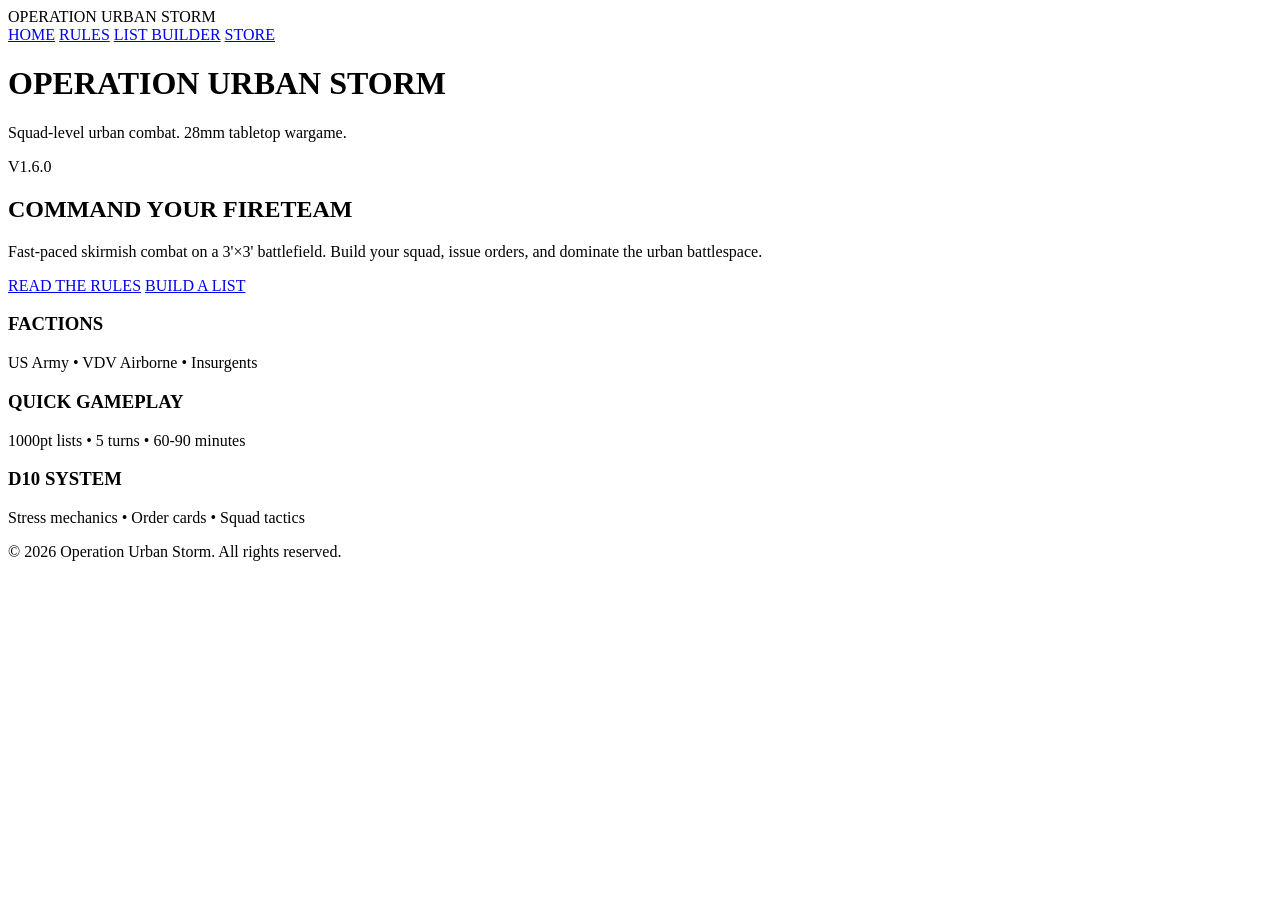
==== HTML/index.html @ b806ea02 "rebuilt file structure" ====
<!DOCTYPE html>
<html lang="en">
  <head>
    <meta charset="UTF-8">
    <meta name="viewport" content="width=device-width, initial-scale=1.0">
    <title>Operation Urban Storm</title>
    <link rel="stylesheet" href="css/style.css">
  </head>
  <body>

    <nav class="main-nav">
      <div class="nav-container">
        <div class="nav-brand">OPERATION URBAN STORM</div>
        <div class="nav-links">
          <a href="index.html" class="active">HOME</a>
          <a href="rules.html">RULES</a>
          <a href="listBuilder.html">LIST BUILDER</a>
          <a href="#" class="disabled">STORE</a>
        </div>
      </div>
    </nav>

    <header>
      <h1>OPERATION URBAN STORM</h1>
      <p>Squad-level urban combat. 28mm tabletop wargame.</p>
      <div class="version-badge">V1.6.0</div>
    </header>

    <main class="home-main">
      <section class="hero-section">
        <h2>COMMAND YOUR FIRETEAM</h2>
        <p>Fast-paced skirmish combat on a 3'×3' battlefield. Build your squad, issue orders, and dominate the urban battlespace.</p>
        <div class="cta-buttons">
          <a href="rules.html" class="btn-primary">READ THE RULES</a>
          <a href="listBuilder.html" class="btn-secondary">BUILD A LIST</a>
        </div>
      </section>
      <section class="features">
        <div class="feature-card">
          <h3>FACTIONS</h3>
          <p>US Army • VDV Airborne • Insurgents</p>
        </div>
        <div class="feature-card">
          <h3>QUICK GAMEPLAY</h3>
          <p>1000pt lists • 5 turns • 60-90 minutes</p>
        </div>
        <div class="feature-card">
          <h3>D10 SYSTEM</h3>
          <p>Stress mechanics • Order cards • Squad tactics</p>
        </div>
      </section>
    </main>

    <footer>
      <p>© 2026 Operation Urban Storm. All rights reserved.</p>
    </footer>

  </body>
</html>
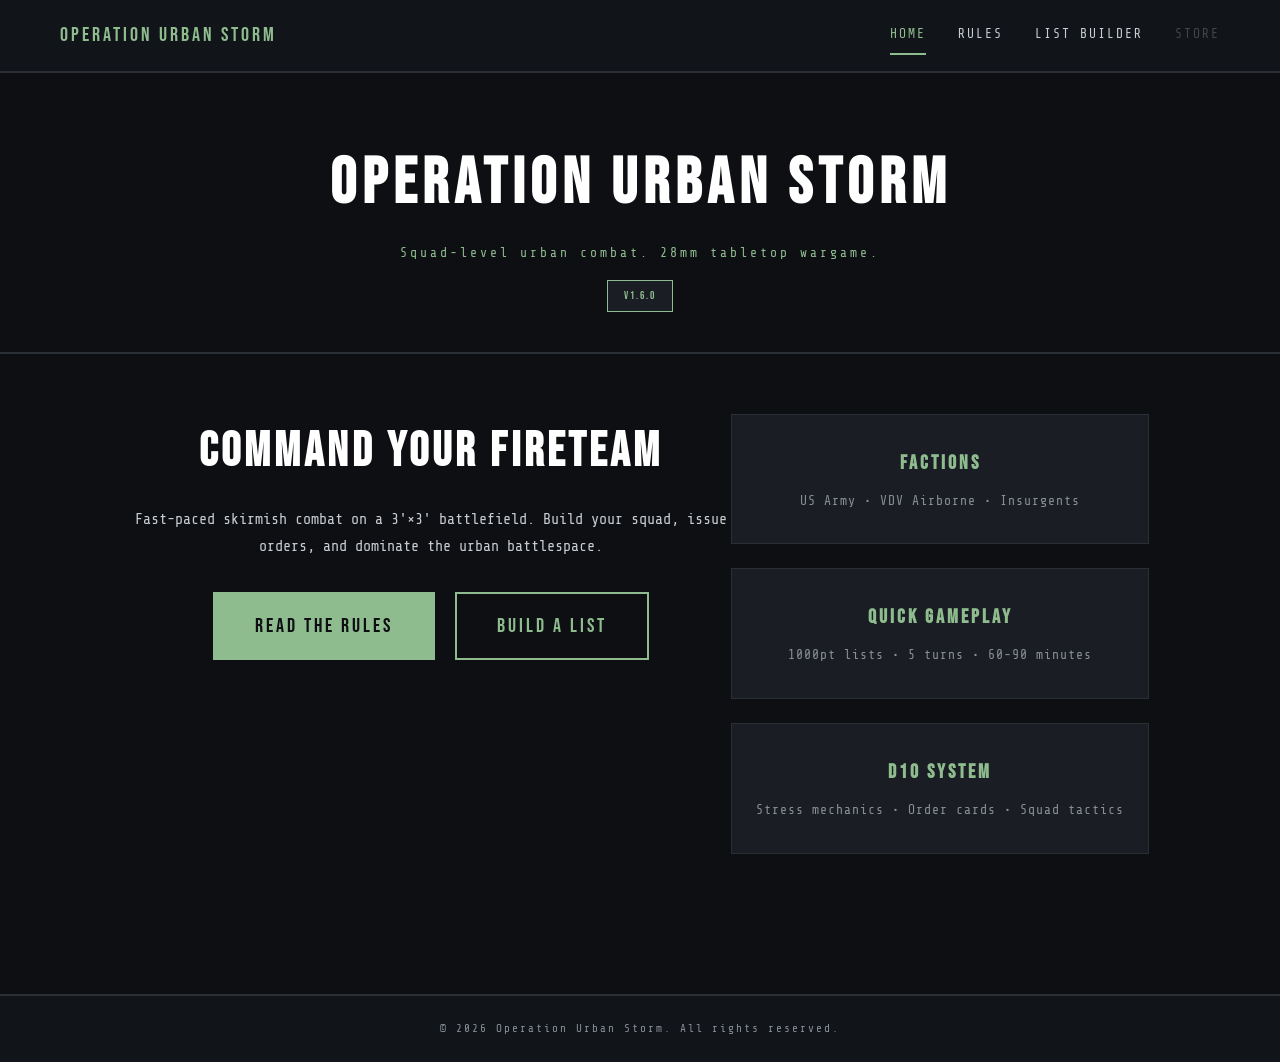
==== commit 63a3cd06: "changed file directory in html files" ====
--- a/HTML/index.html
+++ b/HTML/index.html
@@ -4,7 +4,7 @@
     <meta charset="UTF-8">
     <meta name="viewport" content="width=device-width, initial-scale=1.0">
     <title>Operation Urban Storm</title>
-    <link rel="stylesheet" href="css/style.css">
+    <link rel="stylesheet" href="../css/style.css">
   </head>
   <body>
 
--- a/css/style.css
+++ b/css/style.css
@@ -0,0 +1,455 @@
+/* Import a military-style font from Google */
+@import url('https://fonts.googleapis.com/css2?family=Bebas+Neue&family=Share+Tech+Mono&display=swap');
+
+/* CSS Variables - think of these as global settings */
+:root {
+  --bg-dark: #0d0f12;
+  --bg-mid: #111418;
+  --bg-card: #1a1d23;
+  --border: #2a2e35;
+  --text: #c8cdd4;
+  --text-dim: #8a8f96;
+  --accent: #8fbc8f;
+  --accent-hover: #a4d4a4;
+  --danger: #e74c3c;
+  --warning: #f39c12;
+}
+
+/* Reset default browser styling */
+* {
+  margin: 0;
+  padding: 0;
+  box-sizing: border-box;
+}
+
+body {
+  background-color: var(--bg-dark);
+  color: var(--text);
+  font-family: 'Share Tech Mono', monospace;
+  line-height: 1.6;
+}
+
+/* ==================== NAVIGATION ==================== */
+
+.main-nav {
+  background-color: var(--bg-mid);
+  border-bottom: 2px solid var(--border);
+  padding: 0;
+  position: sticky;
+  top: 0;
+  z-index: 1000;
+}
+
+.nav-container {
+  max-width: 1200px;
+  margin: 0 auto;
+  display: flex;
+  justify-content: space-between;
+  align-items: center;
+  padding: 16px 20px;
+}
+
+.nav-brand {
+  font-family: 'Bebas Neue', sans-serif;
+  font-size: 20px;
+  letter-spacing: 3px;
+  color: var(--accent);
+}
+
+.nav-links {
+  display: flex;
+  gap: 32px;
+}
+
+.nav-links a {
+  color: var(--text);
+  text-decoration: none;
+  font-size: 13px;
+  letter-spacing: 2px;
+  padding: 8px 0;
+  border-bottom: 2px solid transparent;
+  transition: all 0.2s ease;
+}
+
+.nav-links a:hover {
+  color: var(--accent);
+  border-bottom-color: var(--accent);
+}
+
+.nav-links a.active {
+  color: var(--accent);
+  border-bottom-color: var(--accent);
+}
+
+.nav-links a.disabled {
+  color: var(--text-dim);
+  cursor: not-allowed;
+  opacity: 0.4;
+}
+
+.nav-links a.disabled:hover {
+  color: var(--text-dim);
+  border-bottom-color: transparent;
+}
+
+/* ==================== HEADER ==================== */
+
+header {
+  border-bottom: 2px solid var(--border);
+  padding: 60px 20px 40px;
+  text-align: center;
+  position: relative;
+}
+
+header h1 {
+  font-family: 'Bebas Neue', sans-serif;
+  font-size: clamp(36px, 8vw, 64px);
+  color: #ffffff;
+  letter-spacing: 6px;
+  margin-bottom: 8px;
+}
+
+header p {
+  color: var(--accent);
+  letter-spacing: 3px;
+  font-size: 13px;
+}
+
+.version-badge {
+  display: inline-block;
+  background-color: var(--bg-card);
+  border: 1px solid var(--accent);
+  color: var(--accent);
+  padding: 6px 16px;
+  font-size: 11px;
+  letter-spacing: 2px;
+  margin-top: 16px;
+  font-family: 'Bebas Neue', sans-serif;
+}
+
+/* ==================== HOME PAGE ==================== */
+
+.home-main {
+  max-width: 1200px;
+  margin: 0 auto;
+  padding: 60px 20px;
+}
+
+.hero-section {
+  text-align: center;
+  margin-bottom: 80px;
+}
+
+.hero-section h2 {
+  font-family: 'Bebas Neue', sans-serif;
+  font-size: clamp(28px, 6vw, 48px);
+  color: #ffffff;
+  letter-spacing: 4px;
+  margin-bottom: 16px;
+}
+
+.hero-section > p {
+  color: var(--text);
+  font-size: 15px;
+  max-width: 600px;
+  margin: 0 auto 32px;
+  line-height: 1.8;
+}
+
+.cta-buttons {
+  display: flex;
+  gap: 20px;
+  justify-content: center;
+  flex-wrap: wrap;
+}
+
+.btn-primary,
+.btn-secondary {
+  border: 2px solid var(--accent);
+  padding: 16px 40px;
+  text-decoration: none;
+  font-family: 'Bebas Neue', sans-serif;
+  font-size: 20px;
+  letter-spacing: 3px;
+  transition: all 0.2s ease;
+  display: inline-block;
+}
+
+.btn-primary {
+  background-color: var(--accent);
+  color: var(--bg-dark);
+}
+
+.btn-primary:hover {
+  background-color: var(--accent-hover);
+  transform: translateY(-2px);
+}
+
+.btn-secondary {
+  background-color: transparent;
+  color: var(--accent);
+}
+
+.btn-secondary:hover {
+  background-color: var(--accent);
+  color: var(--bg-dark);
+}
+
+.features {
+  display: grid;
+  grid-template-columns: repeat(auto-fit, minmax(280px, 1fr));
+  gap: 24px;
+}
+
+.feature-card {
+  background-color: var(--bg-card);
+  border: 1px solid var(--border);
+  padding: 32px 24px;
+  text-align: center;
+}
+
+.feature-card h3 {
+  font-family: 'Bebas Neue', sans-serif;
+  font-size: 20px;
+  letter-spacing: 3px;
+  color: var(--accent);
+  margin-bottom: 12px;
+}
+
+.feature-card p {
+  color: var(--text-dim);
+  font-size: 13px;
+  letter-spacing: 1px;
+}
+
+/* ==================== RULES PAGE ==================== */
+
+.rules-main {
+  max-width: 1100px;
+  margin: 0 auto;
+  padding: 40px 20px 80px;
+}
+
+.rules-header {
+  text-align: center;
+  margin-bottom: 60px;
+  padding-bottom: 24px;
+  border-bottom: 2px solid var(--border);
+}
+
+.rules-header h1 {
+  font-family: 'Bebas Neue', sans-serif;
+  font-size: clamp(32px, 6vw, 48px);
+  color: #ffffff;
+  letter-spacing: 4px;
+  margin-bottom: 16px;
+}
+
+.rules-header p {
+  color: var(--text-dim);
+  font-size: 14px;
+  max-width: 700px;
+  margin: 0 auto;
+  line-height: 1.8;
+}
+
+.doc-section {
+  margin-bottom: 60px;
+}
+
+.doc-section h2 {
+  font-family: 'Bebas Neue', sans-serif;
+  font-size: 28px;
+  letter-spacing: 3px;
+  color: #d4a017;
+  margin-bottom: 24px;
+  padding-bottom: 12px;
+  border-bottom: 2px solid var(--border);
+}
+
+/* Single full-width card */
+.doc-card-single {
+  background-color: #1a1e24;
+  border-left: 4px solid var(--accent);
+  padding: 32px;
+  margin-bottom: 24px;
+}
+
+.doc-card-single h3 {
+  font-family: 'Bebas Neue', sans-serif;
+  font-size: 22px;
+  letter-spacing: 2px;
+  color: #ffffff;
+  margin-bottom: 12px;
+}
+
+.doc-card-single p {
+  color: var(--text);
+  font-size: 14px;
+  line-height: 1.8;
+  margin-bottom: 20px;
+}
+
+/* Two cards side-by-side wrapper */
+.doc-pair {
+  display: grid;
+  grid-template-columns: 1fr 1fr;
+  gap: 24px;
+  margin-bottom: 24px;
+}
+
+.doc-card-half {
+  background-color: #1a1e24;
+  border-left: 4px solid var(--accent);
+  padding: 28px;
+}
+
+.doc-card-half h3 {
+  font-family: 'Bebas Neue', sans-serif;
+  font-size: 20px;
+  letter-spacing: 2px;
+  color: #ffffff;
+  margin-bottom: 8px;
+}
+
+.doc-card-half .doctrine-tag {
+  color: #d4a017;
+  font-size: 11px;
+  letter-spacing: 1px;
+  margin-bottom: 14px;
+  display: block;
+  text-transform: uppercase;
+}
+
+.doc-card-half p {
+  color: var(--text);
+  font-size: 13px;
+  line-height: 1.7;
+  margin-bottom: 20px;
+}
+
+.doc-card-half.coming-soon {
+  opacity: 0.6;
+  border-left-color: #555;
+}
+
+/* Buttons */
+.btn-download,
+.btn-view {
+  display: inline-flex;
+  align-items: center;
+  gap: 8px;
+  background-color: var(--accent);
+  color: #111418;
+  padding: 12px 20px;
+  text-decoration: none;
+  font-family: 'Bebas Neue', sans-serif;
+  font-size: 13px;
+  letter-spacing: 2px;
+  transition: all 0.2s ease;
+  border: none;
+}
+
+.btn-download:hover,
+.btn-view:hover {
+  background-color: var(--accent-hover);
+  transform: translateY(-2px);
+}
+
+.btn-download .icon,
+.btn-view .icon {
+  font-size: 14px;
+}
+
+.coming-soon-badge {
+  display: inline-block;
+  background-color: transparent;
+  border: 1px solid #d4a017;
+  color: #d4a017;
+  padding: 10px 18px;
+  font-size: 11px;
+  letter-spacing: 2px;
+  font-family: 'Bebas Neue', sans-serif;
+}
+
+/* ==================== FOOTER ==================== */
+
+footer {
+  background-color: var(--bg-mid);
+  border-top: 2px solid var(--border);
+  padding: 24px 20px;
+  text-align: center;
+  margin-top: 80px;
+}
+
+footer p {
+  color: var(--text-dim);
+  font-size: 11px;
+  letter-spacing: 2px;
+}
+
+/* ==================== LEGACY STYLES (List Builder) ==================== */
+
+main {
+  display: flex;
+  justify-content: center;
+  padding: 60px 20px;
+}
+
+main a {
+  border: 2px solid var(--accent);
+  color: var(--accent);
+  padding: 16px 40px;
+  text-decoration: none;
+  font-family: 'Bebas Neue', sans-serif;
+  font-size: 24px;
+  letter-spacing: 4px;
+}
+
+main a:hover {
+  background-color: var(--accent);
+  color: var(--bg-dark);
+}
+
+.back-link {
+  display: inline-block;
+  color: var(--accent);
+  text-decoration: none;
+  font-size: 14px;
+  letter-spacing: 3px;
+  margin-bottom: 16px;
+}
+
+.back-link:hover {
+  color: #ffffff;
+}
+
+/* ==================== RESPONSIVE ==================== */
+
+@media (max-width: 768px) {
+  .nav-container {
+    flex-direction: column;
+    gap: 16px;
+  }
+
+  .nav-links {
+    gap: 20px;
+  }
+
+  .cta-buttons {
+    flex-direction: column;
+    align-items: center;
+  }
+
+  .btn-primary,
+  .btn-secondary {
+    width: 100%;
+    max-width: 300px;
+    text-align: center;
+  }
+
+  /* Rules page mobile - stack cards */
+  .doc-pair {
+    grid-template-columns: 1fr;
+  }
+}
